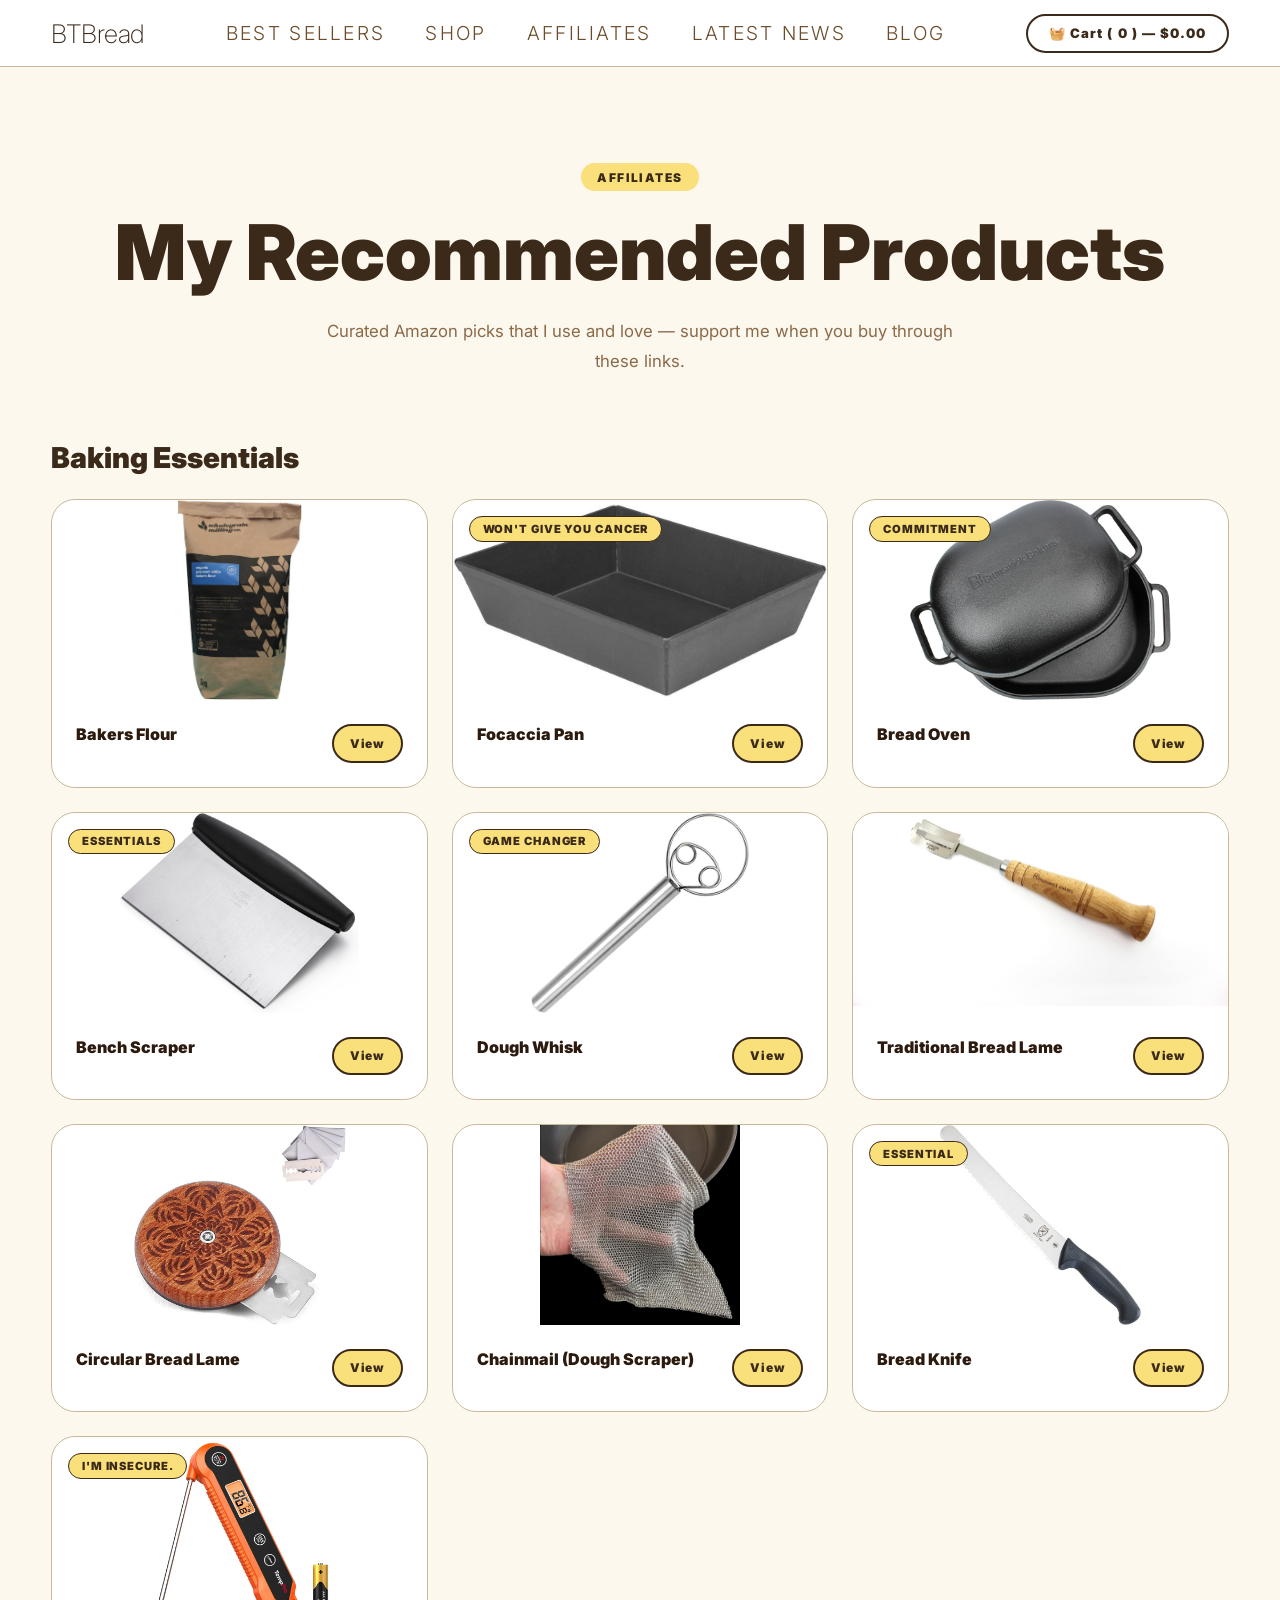
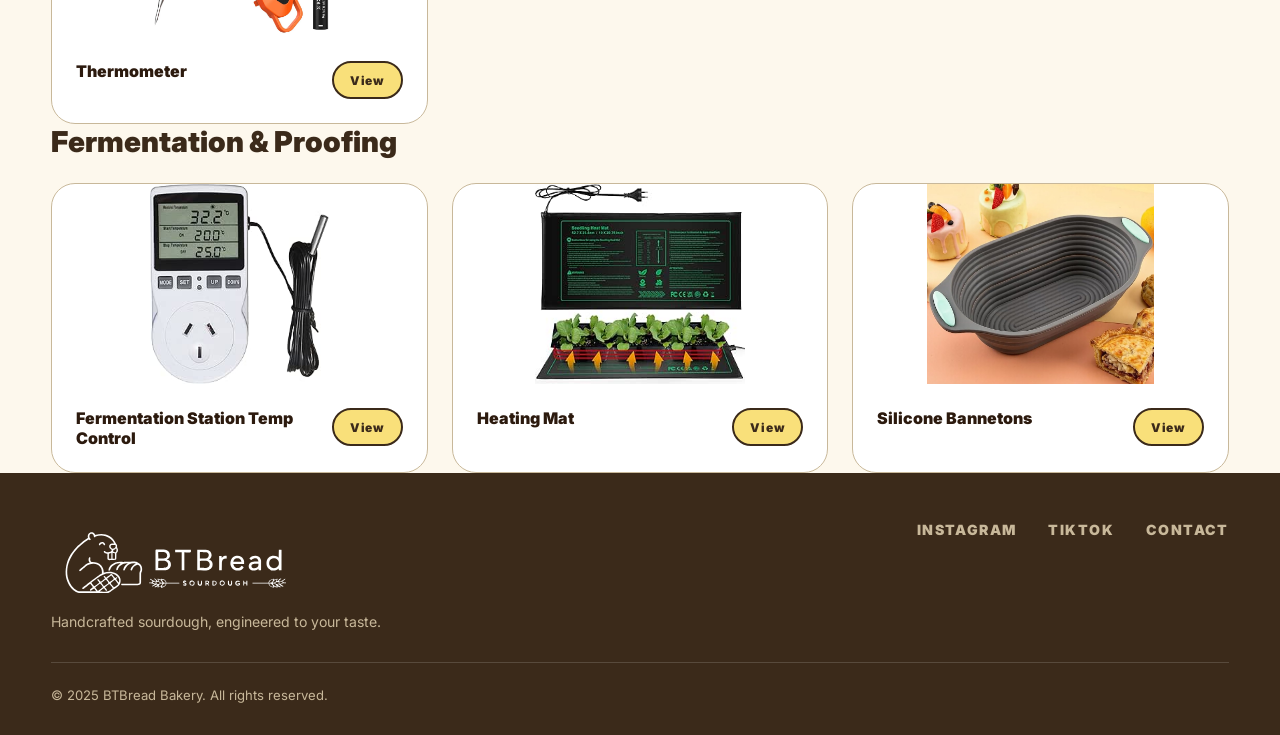
==== affiliates.html @ b91cdfbc "blog" ====
<!DOCTYPE html>
<html lang="en">

<head>
    <meta charset="UTF-8" />
    <meta name="viewport" content="width=device-width, initial-scale=1.0" />
    <title>BTBread Affiliates</title>

    <link rel="preconnect" href="https://fonts.googleapis.com">
    <link rel="preconnect" href="https://fonts.gstatic.com" crossorigin>
    <link href="https://fonts.googleapis.com/css2?family=Inter:wght@300;400;700;900&display=swap" rel="stylesheet">
    <link rel="stylesheet" href="css/shopstyle.css">
</head>

<body>

    <header>
        <div class="container navbar">

            <a href="index.html" style="font-weight:200; font-size:1.6rem; color:var(--brown); letter-spacing:-0.02em;">
                BTBread
            </a>

            <nav class="nav-links">
                <a href="index.html#shop">Best Sellers</a>
                <a href="shop.html">Shop</a>
                <a href="affiliates.html">Affiliates</a>
                <a href="index.html#about">Latest News</a>
                <a href="#about">Blog</a>
            </nav>

            <a href="#" id="open-cart-btn" class="cart-btn">
                <span>🧺 Cart (</span>
                <span id="cart-count">0</span>
                <span>)</span>
                <span>—</span>
                <span id="cart-total">$0.00</span>
            </a>

        </div>
    </header>

    <main>
        <section class="shop-hero container">

            <div class="shop-label">
                AFFILIATES
            </div>

            <h1 class="shop-title">
                My Recommended Products
            </h1>

            <p class="shop-subtitle">
                Curated Amazon picks that I use and love — support me when you buy through these links.
            </p>
        </section>

        <section class="container affiliate-section">
            <h2 class="section-title">Baking Essentials</h2>
            <div class="affiliates-grid" id="baking-grid"></div>
        </section>

        <section class="container affiliate-section">
            <h2 class="section-title">Fermentation & Proofing</h2>
            <div class="affiliates-grid" id="fermentation-grid"></div>
        </section>

    </main>

    <footer>
        <div class="container">
            <div class="footer-top">
                <div class="footer-logo">
                    <img src="assets/BTBreadLogoHorizontal.svg" alt="BTBread Bakery">
                    <div class="footer-tagline">
                        Handcrafted sourdough, engineered to your taste.
                    </div>
                </div>

                <div class="footer-links">
                    <a href="#">Instagram</a>
                    <a href="#">TikTok</a>
                    <a href="#">Contact</a>
                </div>
            </div>

            <div class="footer-bottom">
                <span>© 2025 BTBread Bakery. All rights reserved.</span>
            </div>
        </div>
    </footer>

    <div class="cart-popup" id="cart-popup">
        <div class="cart-panel">
            <h2>Your Cart</h2>
        </div>
    </div>

    <script src="js/products.js"></script>
    <script src="js/cart.js"></script>
    <script src="js/affiliates.js"></script>

    <script>
        Cart.init(PRODUCTS);
    </script>

</body>

</html>
---- css/shopstyle.css ----
:root {
    --cream: #fdf8ed;
    --yellow-light: #fef3c0;
    --yellow: #f9e07a;
    --yellow-dark: #e8c840;
    --brown: #3b2a1a;
    --brown-mid: #6b4c2a;
    --brown-light: #a07850;
    --warm-gray: #c8b89a;
    --text: #2c1a0e;
    --text-muted: #8a6a4a;
}

* {
    margin: 0;
    padding: 0;
    box-sizing: border-box;
}

body {
    font-family: 'Inter', sans-serif;
    background: var(--cream);
    color: var(--text);
    overflow-x: hidden;
    position: relative;
}

/* ✅ GLOBAL WATERMARK (behind everything) */
body::before {
    content: '';

    position: fixed;
    left: -5rem;
    top: 50%;
    transform: translateY(-50%);

    width: 1500px;
    height: 1500px;

    background-image: url('assets/BTBreadLogoNoText.svg');
    background-repeat: no-repeat;
    background-size: contain;
    background-position: center;

    opacity: 0.03;
    filter: blur(0.5px);

    pointer-events: none;
    z-index: 0;
}

a {
    text-decoration: none;
    color: inherit;
}

img {
    display: block;
    max-width: 100%;
}

.container {
    width: min(1500px, 92%);
    margin: 0 auto;
}

/* HEADER */

header {
    position: sticky;
    top: 0;
    z-index: 100;
    background: rgba(255, 255, 255, 0.96);
    backdrop-filter: blur(12px);
    border-bottom: 1.5px solid var(--warm-gray);
}

.navbar {
    display: flex;
    align-items: center;
    justify-content: space-between;
    padding: 0.85rem 0;
}

.nav-links {
    display: flex;
    gap: 2.5rem;
    font-weight: 300;
    letter-spacing: 0.12em;
    text-transform: uppercase;
    font-size: 1.2rem;
    color: var(--brown-mid);
}

.nav-links a:hover {
    color: var(--brown);
}

.cart-btn {
    border: 2px solid var(--brown);
    color: var(--brown);
    padding: 0.6rem 1.3rem;
    border-radius: 999px;
    font-weight: 900;
    font-size: 0.82rem;
    letter-spacing: 0.08em;

    display: inline-flex;
    align-items: center;
    gap: 0.25rem;

    transition:
        transform 0.2s ease,
        background 0.2s ease,
        color 0.2s ease,
        border-color 0.2s ease;
}

.cart-btn:hover {
    background: var(--brown);
    color: var(--cream);
    transform: translateY(-2px);
}


/* HERO */

.shop-hero {
    padding: 6rem 0 4rem;
    text-align: center;
    position: relative;
    overflow: hidden;
    isolation: isolate;
}

.shop-hero>* {
    position: relative;
    z-index: 1;
}

.shop-label {
    display: inline-block;
    background: var(--yellow);
    color: var(--brown);

    padding: 0.4rem 1rem;
    border-radius: 999px;

    font-size: 0.75rem;
    font-weight: 900;
    letter-spacing: 0.12em;
    text-transform: uppercase;

    margin-bottom: 1.5rem;
}

.shop-title {
    font-family: 'Inter', sans-serif;
    font-size: clamp(2.5rem, 6vw, 5rem);
    line-height: 1;
    font-weight: 900;
    color: var(--brown);
}

.shop-title em {
    font-style: italic;
    color: var(--brown-light);
}

.shop-subtitle {
    font-family: 'Inter', sans-serif;
    margin-top: 1.5rem;
    max-width: 650px;
    margin-inline: auto;

    color: var(--text-muted);
    line-height: 1.8;
    font-size: 1.05rem;
}

/* FILTERS */

.filter-bar {
    font-family: 'Inter', sans-serif;
    display: flex;
    justify-content: center;
    align-items: center;
    flex-wrap: wrap;
    gap: 1rem;

    margin-top: 3rem;
}

.filter-btn {
    background: white;
    border: 2px solid var(--warm-gray);

    padding: 0.7rem 1.2rem;
    border-radius: 999px;

    font-family: 'Inter', sans-serif;
    font-size: 0.82rem;
    font-weight: 800;
    letter-spacing: 0.06em;
    text-transform: uppercase;

    cursor: pointer;

    transition: 0.2s ease;
}

.filter-btn:hover,
.filter-btn.active {
    background: var(--brown);
    color: var(--cream);
    border-color: var(--brown);
}

.sort-wrapper {
    display: flex;
    align-items: center;
    gap: 0.5rem;
}

.sort-label {
    font-family: 'Inter', sans-serif;
    font-size: 0.82rem;
    font-weight: 800;
    letter-spacing: 0.06em;
    text-transform: uppercase;
    color: var(--brown-mid);
}

.sort-select {
    border: 2px solid var(--warm-gray);
    border-radius: 999px;
    padding: 0.65rem 1rem;
    background: white;
    color: var(--brown);
    font-family: 'Inter', sans-serif;
    font-weight: 700;
    cursor: pointer;
    outline: none;
    transition: border-color 0.2s ease;
}

.sort-select:hover,
.sort-select:focus {
    border-color: var(--brown);
}

/* PRODUCTS */

.products-section {
    padding-bottom: 6rem;
}

.products-grid {
    display: grid;
    grid-template-columns: repeat(auto-fit, minmax(320px, 1fr));
    gap: 2.5rem;
    /* more space between cards */
    margin-top: 4rem;
}

.product-card {
    background: white;
    border: 1px solid var(--warm-gray);
    border-radius: 1.5rem;
    overflow: hidden;
    position: relative;

    width: 100%;
    /* remove fixed 400px */
    max-width: 400px;
    /* keeps nice sizing */

    transition:
        transform 0.25s ease,
        box-shadow 0.25s ease,
        border-color 0.25s ease;
}

.product-info {
    padding: 1.5rem;

    display: flex;
    justify-content: space-between;
    align-items: flex-start;
    /* aligns button with text top */
    gap: 1rem;
}

.product-name {
    font-family: 'Inter', sans-serif;
    flex: 1;
    min-width: 0;
    font-weight: 900;
}

.product-image {
    position: relative;
    width: 100%;
    aspect-ratio: 1 / 1;
    overflow: hidden;
    background: #f5f5f5;
}

.affiliate-image img {
    width: 100%;
    height: 200px;
    object-fit: contain;
}

.product-image img {
    position: absolute;
    inset: 0;

    width: 100%;
    height: 100%;

    object-fit: cover;
    display: block;
}

.product-price {
    font-size: 0.95rem;
    color: var(--brown-light);
    margin-top: 0.25rem;
}

.product-badge {
    position: absolute;
    top: 1rem;
    left: 1rem;
    background: var(--yellow);
    color: var(--brown);
    padding: 0.3rem 0.8rem;
    border-radius: 999px;
    border: 1.5px solid var(--brown);
    font-size: 0.7rem;
    font-weight: 900;
    letter-spacing: 0.08em;
    text-transform: uppercase;
    z-index: 2;
}

.product-popup {
    position: absolute;
    left: 1rem;
    right: 1rem;
    top: 1rem;
    bottom: auto;

    background: rgba(59, 42, 26, 0.96);
    color: var(--cream);

    padding: 0.9rem 1rem;
    border-radius: 1rem;

    font-size: 0.9rem;
    line-height: 1.45;

    opacity: 0;
    transform: translateY(10px);
    pointer-events: none;
    transition: 0.25s ease;
    z-index: 50;
}

.product-card:hover .product-popup {
    opacity: 1;
    transform: translateY(0);
}

.add-btn {
    background: var(--yellow);
    color: var(--brown);

    border: 2px solid var(--brown);

    padding: 0.6rem 1rem;
    border-radius: 999px;

    font-size: 0.75rem;
    font-weight: 900;
    letter-spacing: 0.06em;

    cursor: pointer;

    transition: 0.2s ease;

    flex-shrink: 0;
    /* prevents squishing/overflow */
    align-self: flex-start;
}


.affiliate-btn {
    background: var(--yellow);
    color: var(--brown);

    border: 2px solid var(--brown);

    padding: 0.6rem 1rem;
    border-radius: 999px;

    font-size: 0.75rem;
    font-weight: 900;
    letter-spacing: 0.06em;

    cursor: pointer;

    transition: 0.2s ease;

    flex-shrink: 0;
    /* prevents squishing/overflow */
    align-self: flex-start;
}

.btn-primary,
.btn-secondary,
.affiliate-btn {
    transition:
        transform 0.2s ease,
        background 0.2s ease,
        color 0.2s ease,
        border-color 0.2s ease;
}

.btn-primary {
    background: var(--brown);
    color: var(--cream);
    padding: 1rem 2rem;
    border-radius: 999px;
    font-weight: 900;
    font-size: 0.9rem;
    letter-spacing: 0.06em;
    border: 2px solid var(--brown);
}

.btn-primary:hover {
    background: var(--brown-mid);
    border-color: var(--brown-mid);
    transform: translateY(-2px);
}

.btn-secondary {
    color: var(--brown);
    padding: 1rem 2rem;
    border-radius: 999px;
    font-weight: 900;
    font-size: 0.9rem;
    letter-spacing: 0.06em;
    border: 2px solid var(--warm-gray);
}

.btn-secondary:hover {
    border-color: var(--brown);
    transform: translateY(-2px);
}

.section-title {
    font-size: 1.8rem;
    font-weight: 900;
    color: var(--brown);
    margin-bottom: 1.5rem;
}

/* ── FOOTER ── */

footer {
    background: var(--brown);
    color: var(--cream);
    padding: 3rem 0 2rem;
}

.footer-top {
    display: flex;
    justify-content: space-between;
    align-items: flex-start;
    flex-wrap: wrap;
    gap: 2rem;
    padding-bottom: 2rem;
    border-bottom: 1px solid rgba(255, 255, 255, 0.15);
}

.footer-logo img {
    height: 80px;
    width: auto;
    border-radius: 0.75rem;
    padding: 0.4rem 0.6rem;
    filter: brightness(0) invert(1);
}

.footer-tagline {
    margin-top: 0.75rem;
    color: var(--warm-gray);
    font-size: 0.88rem;
}

.footer-links {
    display: flex;
    gap: 2rem;
    color: var(--warm-gray);
    font-size: 0.88rem;
    font-weight: 900;
    letter-spacing: 0.1em;
    text-transform: uppercase;
    align-items: center;
}

.footer-links a:hover {
    color: var(--yellow);
}

.footer-bottom {
    display: flex;
    justify-content: space-between;
    align-items: center;
    flex-wrap: wrap;
    gap: 1rem;
    padding-top: 1.5rem;
    color: var(--warm-gray);
    font-size: 0.82rem;
}

/* RESPONSIVE */

@media (max-width: 1000px) {

    .products-grid {
        grid-template-columns: repeat(2, 1fr);
    }

}

@media (max-width: 700px) {

    .products-grid {
        grid-template-columns: 1fr;
    }

    .nav-links {
        display: none;
    }

}

.affiliates-grid {
    display: grid;
    grid-template-columns: repeat(auto-fit, minmax(280px, 1fr));
    gap: 1.5rem;
}

.cart-popup {
    position: fixed;
    inset: 0;

    background: rgba(0, 0, 0, 0.4);

    display: flex;
    justify-content: flex-end;

    opacity: 0;
    pointer-events: none;

    transition: 0.25s ease;

    z-index: 9999;
}

.cart-popup.active {
    opacity: 1;
    pointer-events: auto;
}

.cart-panel {
    width: 420px;
    max-width: 100%;

    height: 100%;

    background: var(--cream);

    padding: 2rem;

    display: flex;
    flex-direction: column;

    transform: translateX(100%);
    transition: 0.25s ease;
}

.cart-popup.active .cart-panel {
    transform: translateX(0);
}

.cart-header {
    display: flex;
    justify-content: space-between;
    align-items: center;

    padding-bottom: 1rem;
    border-bottom: 1px solid var(--warm-gray);
}

.close-cart {
    border: none;
    background: none;
    font-size: 1.5rem;
    cursor: pointer;
}

.cart-items {
    flex: 1;
    overflow-y: auto;

    padding: 1.5rem 0;

    display: flex;
    flex-direction: column;
    gap: 1rem;
}

.cart-item {
    background: white;

    border: 1px solid var(--warm-gray);
    border-radius: 1rem;

    padding: 1rem;

    display: flex;
    justify-content: space-between;
    align-items: center;
}

.cart-item-name {
    font-weight: 700;
}

.cart-item-price {
    color: var(--brown-light);
}

.cart-footer {
    border-top: 1px solid var(--warm-gray);

    padding-top: 1rem;
}

.cart-total-line {
    display: flex;
    justify-content: space-between;

    margin-bottom: 1rem;

    font-weight: 800;
    font-size: 1.1rem;
}

/* Add this inside the <style> block in shop.html */
.qty-btn {
    background: var(--yellow);
    color: var(--brown);
    border: 2px solid var(--brown);
    border-radius: 999px;
    width: 2rem;
    height: 2rem;
    font-size: 1.1rem;
    font-weight: 900;
    cursor: pointer;
    display: flex;
    align-items: center;
    justify-content: center;
    transition: 0.2s ease;
    flex-shrink: 0;
}

.qty-btn:hover {
    background: var(--brown);
    color: var(--cream);
}

.btn-primary {
    background: var(--brown);
    color: var(--cream);

    border: 2px solid var(--brown);

    padding: 1rem 2rem;
    border-radius: 999px;

    font-weight: 900;
    font-size: 0.9rem;
    letter-spacing: 0.06em;

    cursor: pointer;

    transition: 0.2s ease;
}

.btn-primary:hover {
    background: var(--brown-mid);
    transform: translateY(-2px);
}
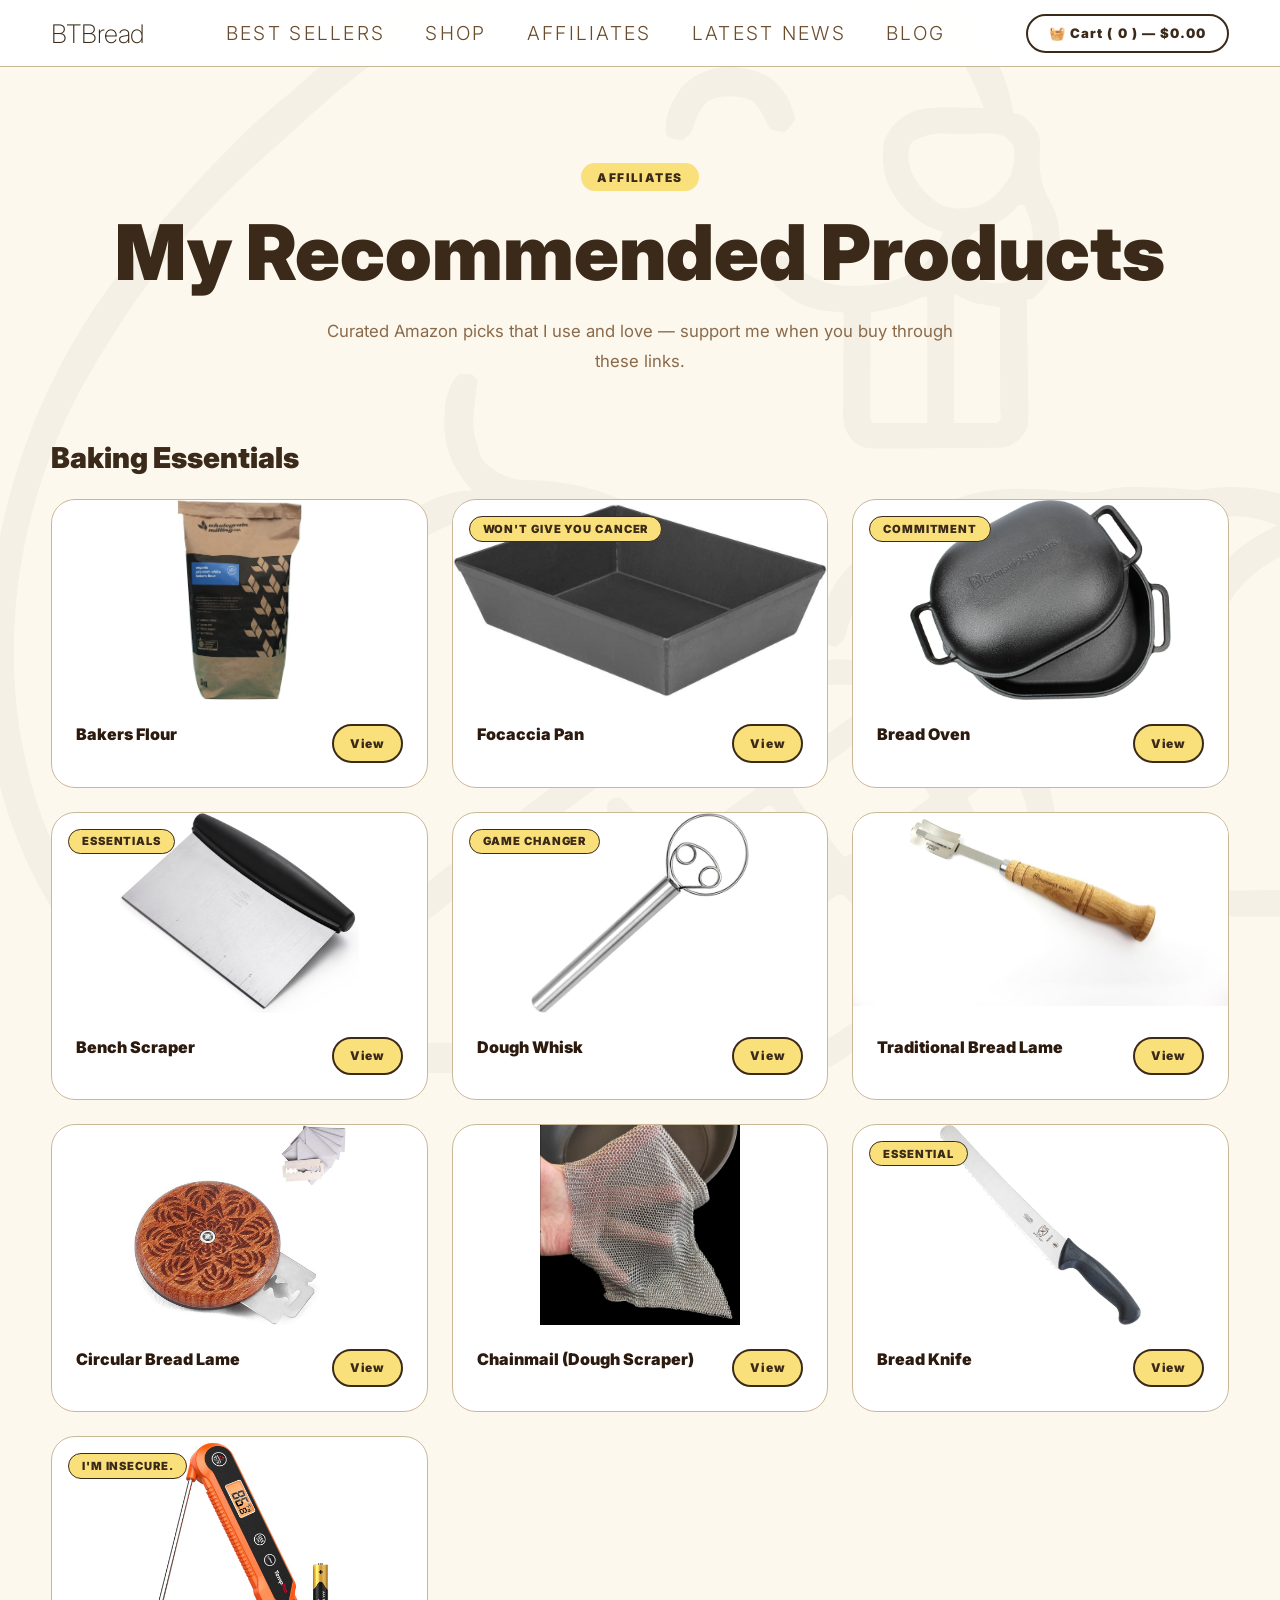
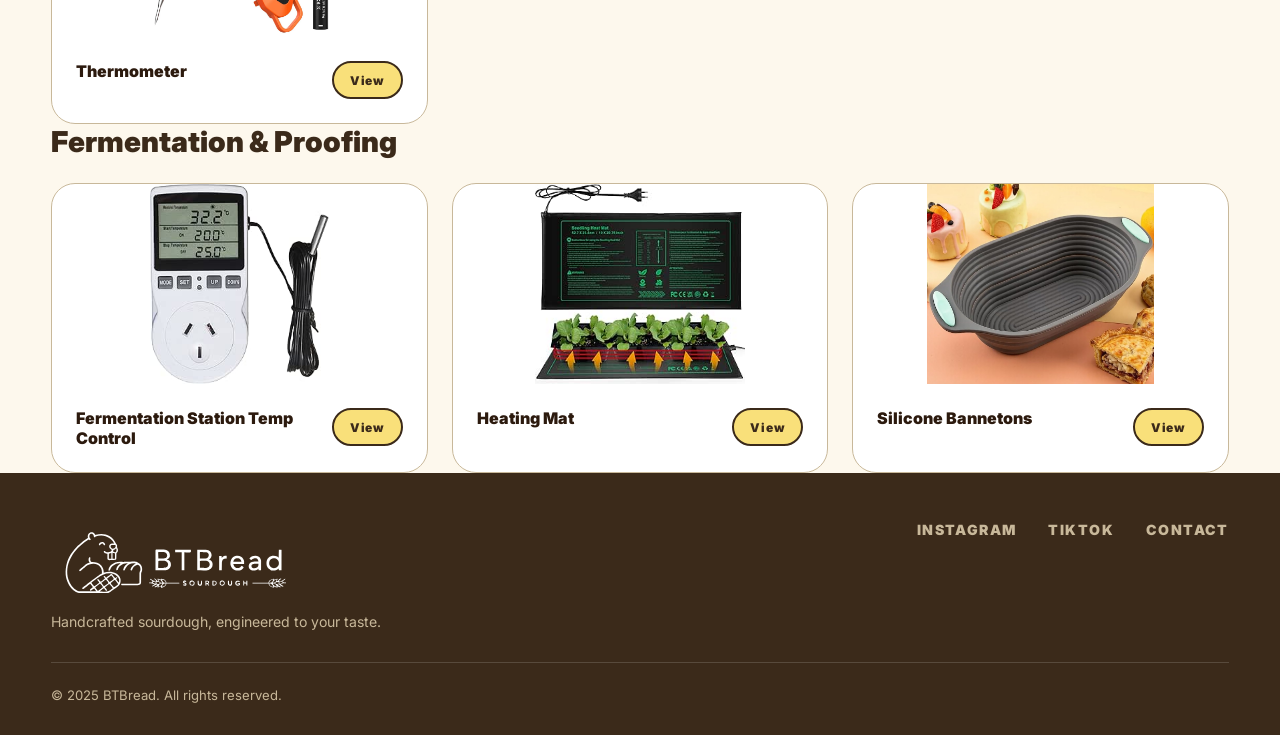
==== commit 33983052: "sdadsa" ====
--- a/affiliates.html
+++ b/affiliates.html
@@ -26,7 +26,7 @@
                 <a href="shop.html">Shop</a>
                 <a href="affiliates.html">Affiliates</a>
                 <a href="index.html#about">Latest News</a>
-                <a href="#about">Blog</a>
+                <a href="blog_HomePage.html">Blog</a>
             </nav>
 
             <a href="#" id="open-cart-btn" class="cart-btn">
@@ -39,6 +39,7 @@
 
         </div>
     </header>
+
 
     <main>
         <section class="shop-hero container">
@@ -79,14 +80,14 @@
                 </div>
 
                 <div class="footer-links">
-                    <a href="#">Instagram</a>
-                    <a href="#">TikTok</a>
-                    <a href="#">Contact</a>
+                    <a href="https://www.instagram.com/btbread/">Instagram</a>
+                    <a href="https://www.tiktok.com/@btbreadofficial">TikTok</a>
+                    <a href="mailto:btbread@hotmail.com">Contact</a>
                 </div>
             </div>
 
             <div class="footer-bottom">
-                <span>© 2025 BTBread Bakery. All rights reserved.</span>
+                <span>© 2025 BTBread. All rights reserved.</span>
             </div>
         </div>
     </footer>
--- a/css/shopstyle.css
+++ b/css/shopstyle.css
@@ -37,7 +37,7 @@
     width: 1500px;
     height: 1500px;
 
-    background-image: url('assets/BTBreadLogoNoText.svg');
+    background-image: url('../assets/BTBreadLogoNoText.svg');
     background-repeat: no-repeat;
     background-size: contain;
     background-position: center;
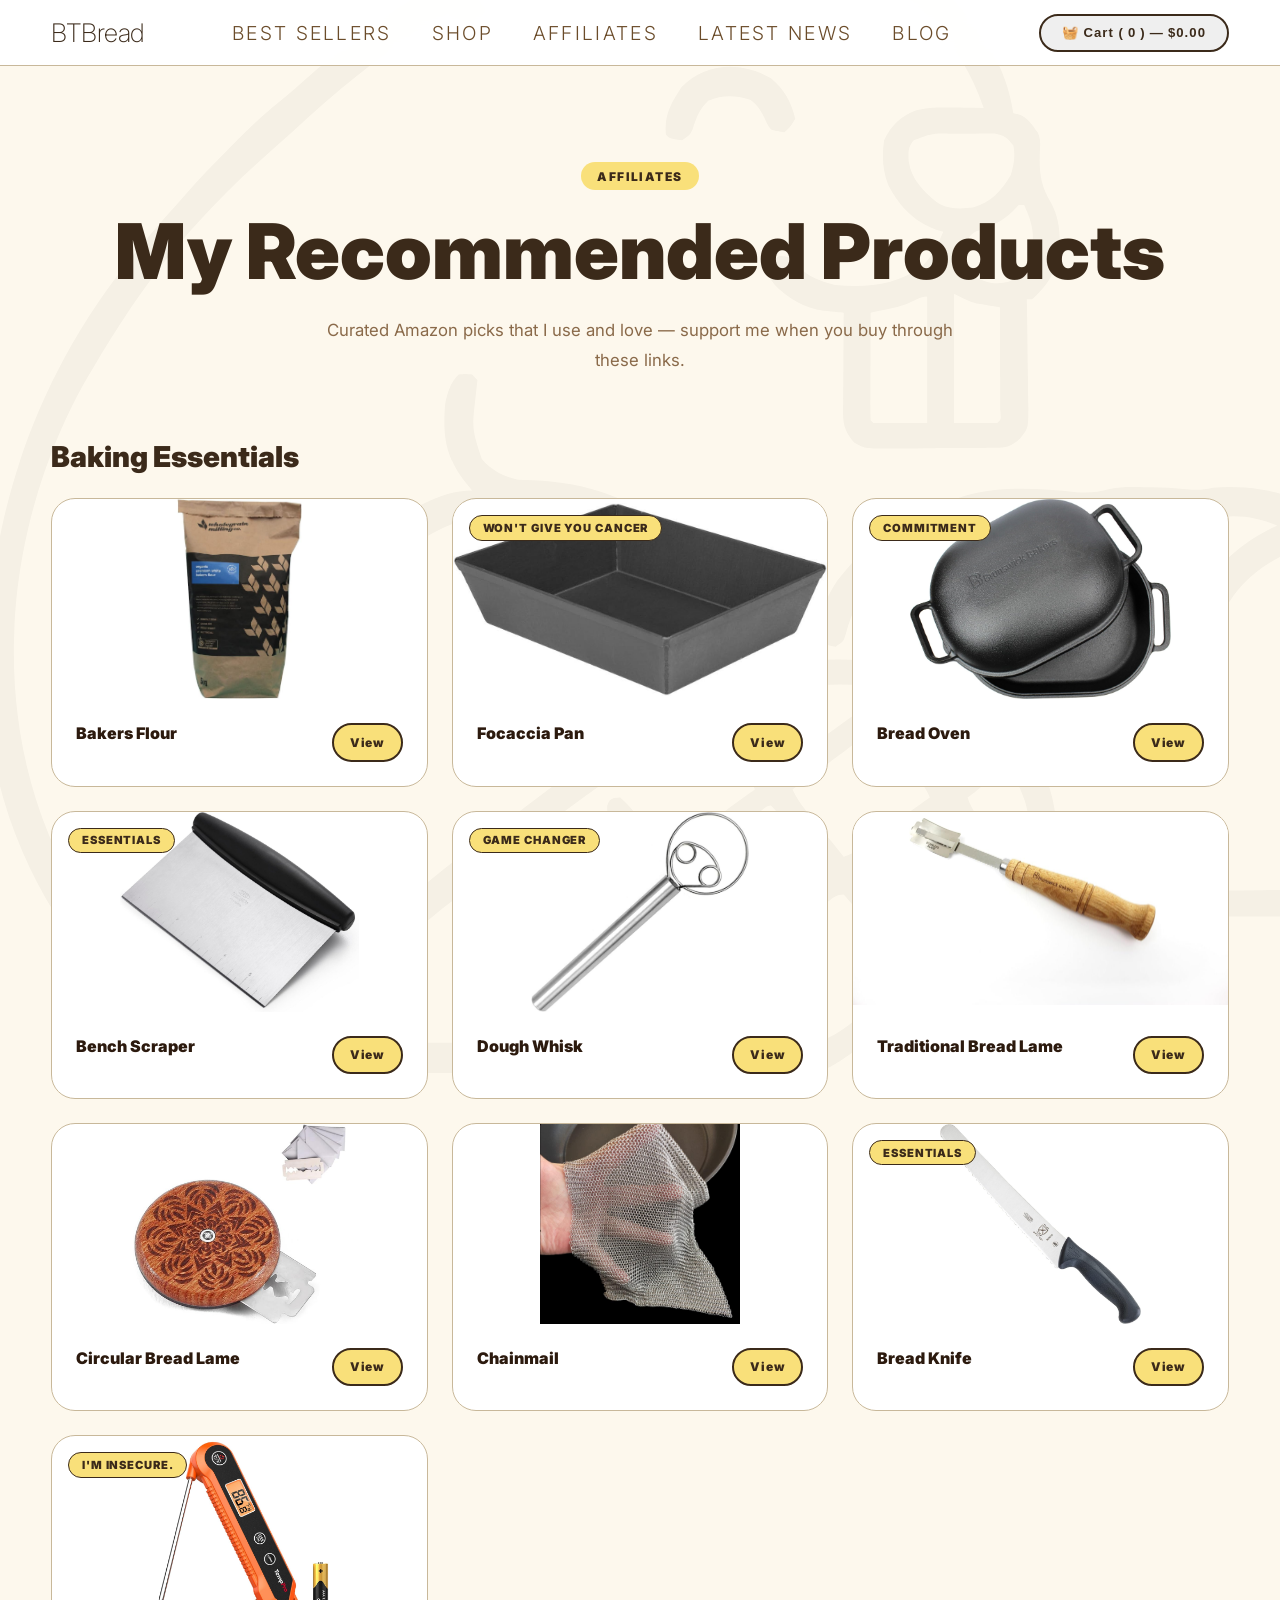
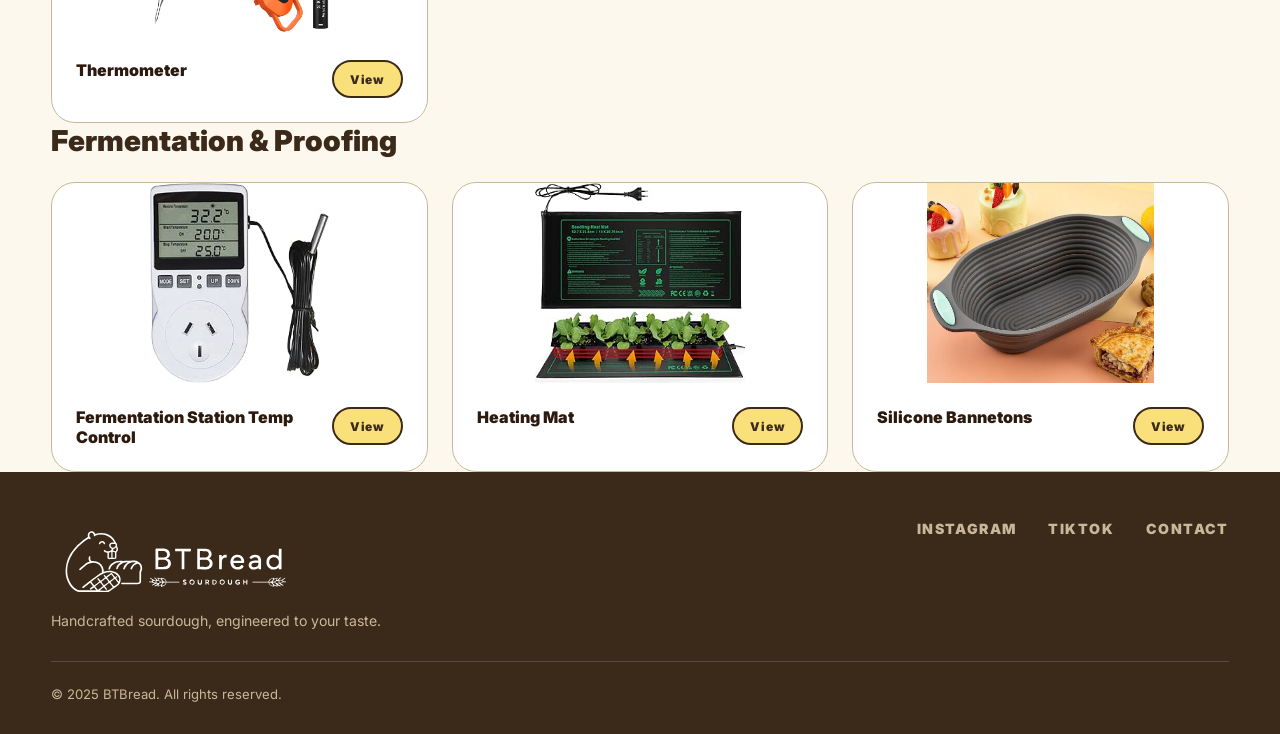
==== commit 1827715f: "stripe" ====
--- a/affiliates.html
+++ b/affiliates.html
@@ -29,13 +29,13 @@
                 <a href="blog_HomePage.html">Blog</a>
             </nav>
 
-            <a href="#" id="open-cart-btn" class="cart-btn">
+            <button id="open-cart-btn" class="cart-btn">
                 <span>🧺 Cart (</span>
                 <span id="cart-count">0</span>
                 <span>)</span>
                 <span>—</span>
                 <span id="cart-total">$0.00</span>
-            </a>
+            </button>
 
         </div>
     </header>
@@ -93,9 +93,36 @@
     </footer>
 
     <div class="cart-popup" id="cart-popup">
+
         <div class="cart-panel">
-            <h2>Your Cart</h2>
+
+            <div class="cart-header">
+                <h2>Your Cart</h2>
+
+                <button class="close-cart" id="close-cart-btn">
+                    ✕
+                </button>
+            </div>
+
+            <div class="cart-items" id="cart-items">
+                <!-- JS inserts items here -->
+            </div>
+
+            <div class="cart-footer">
+
+                <div class="cart-total-line">
+                    Total:
+                    <span id="popup-cart-total">$0.00</span>
+                </div>
+
+                <button class="btn-primary" onclick="Cart.checkout()">
+                    Checkout
+                </button>
+
+            </div>
+
         </div>
+
     </div>
 
     <script src="js/products.js"></script>
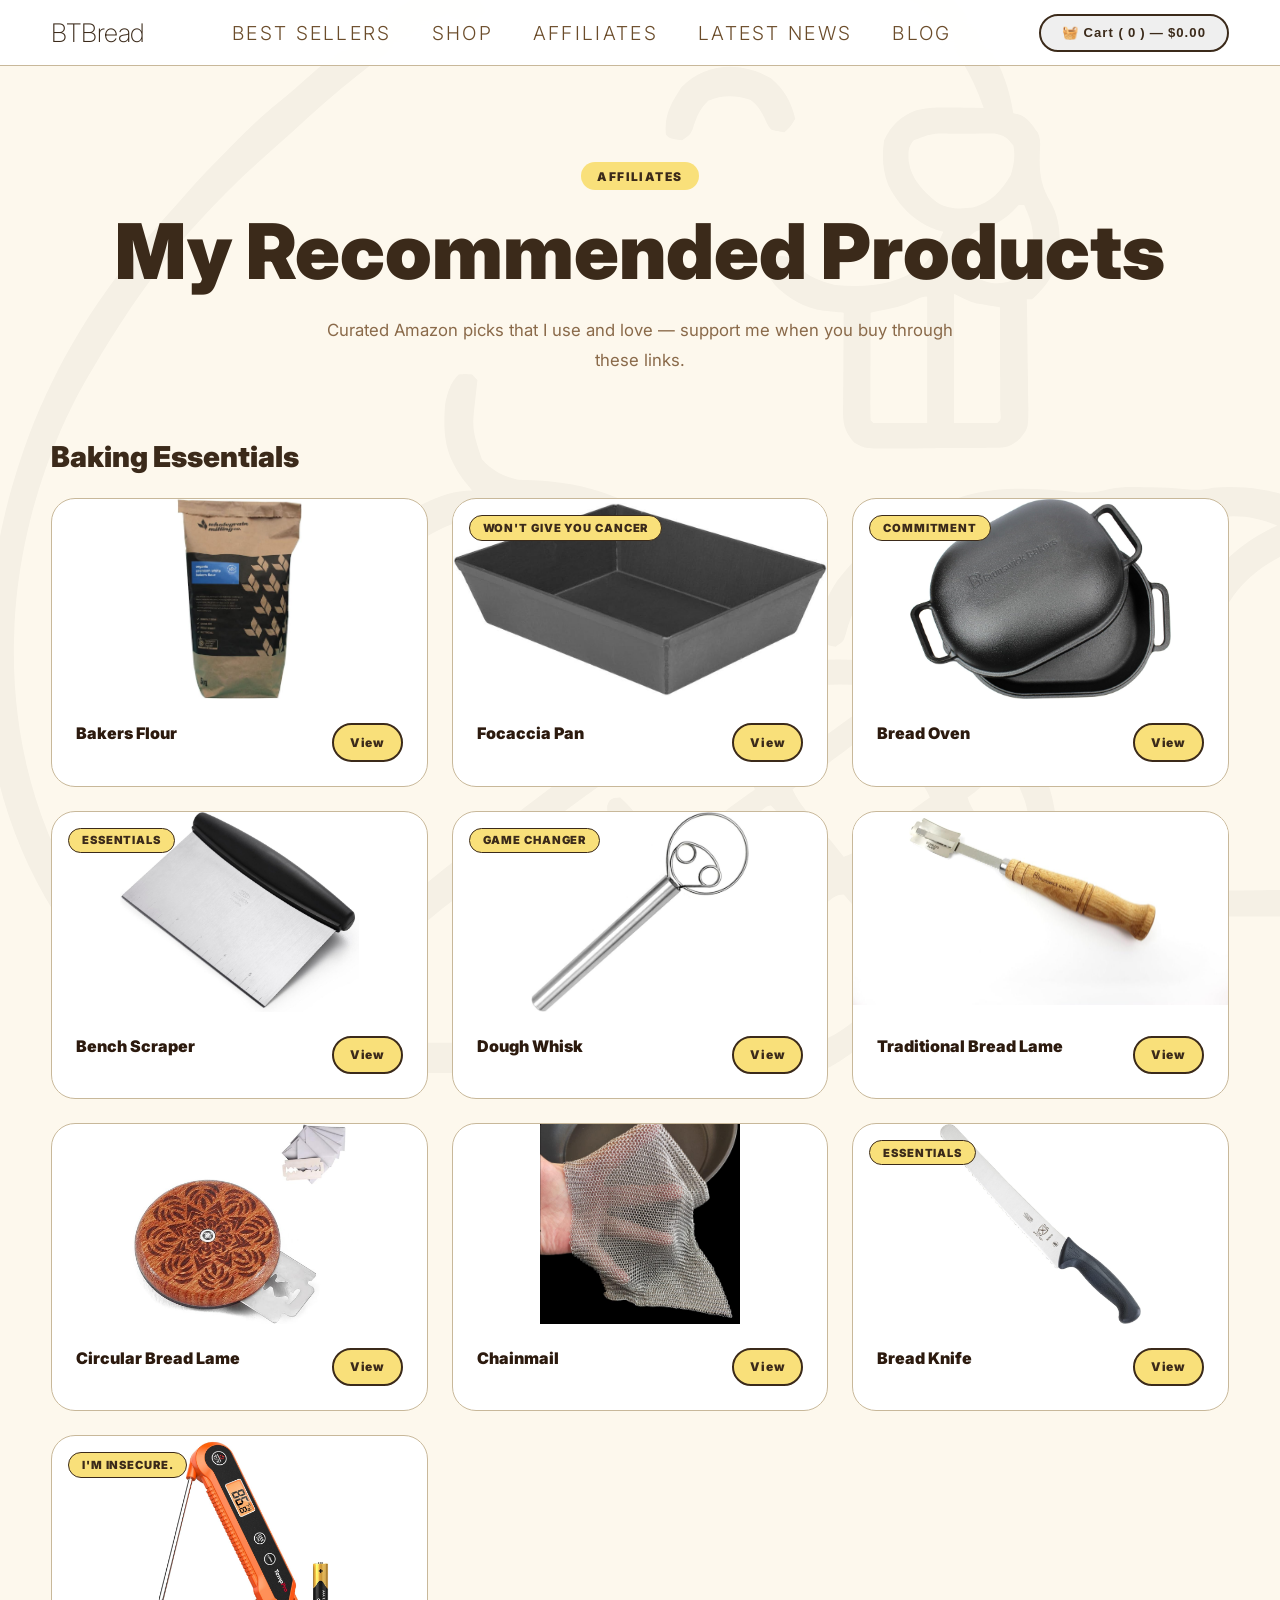
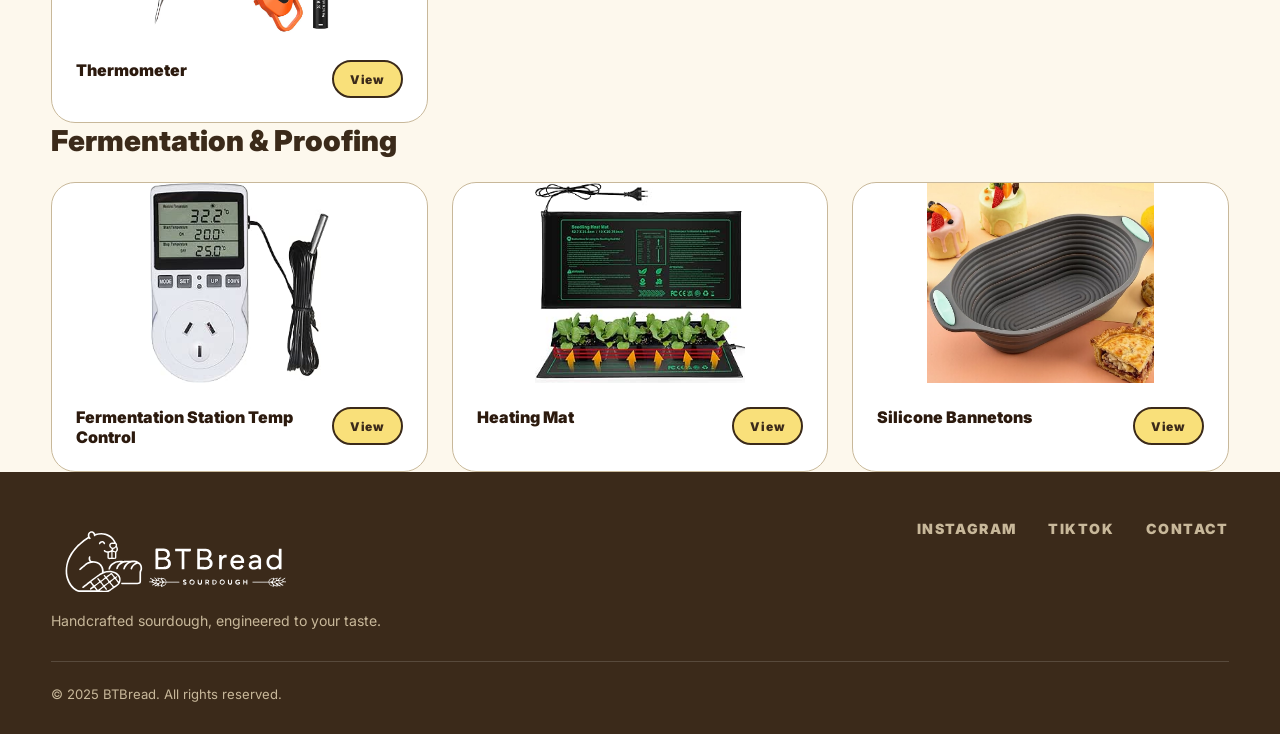
==== commit 7dbd39df: "sadaas" ====
--- a/affiliates.html
+++ b/affiliates.html
@@ -115,7 +115,7 @@
                     <span id="popup-cart-total">$0.00</span>
                 </div>
 
-                <button class="btn-primary" onclick="Cart.checkout()">
+                <button class="btn-primary" id="checkout-btn" onclick="Cart.checkout()">
                     Checkout
                 </button>
 
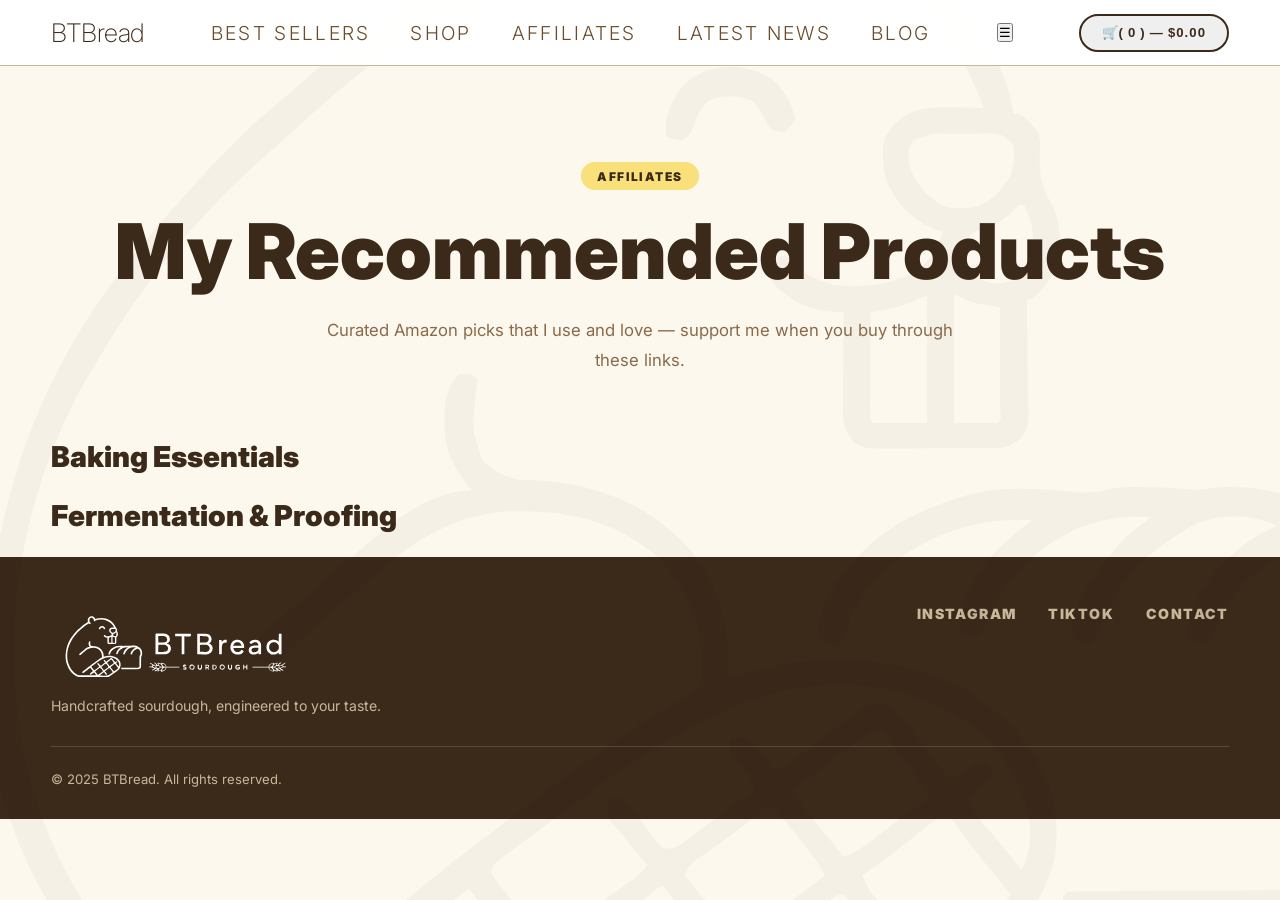
==== commit 00f9c553: "mobile rollout" ====
--- a/affiliates.html
+++ b/affiliates.html
@@ -28,9 +28,12 @@
                 <a href="index.html#about">Latest News</a>
                 <a href="blog_HomePage.html">Blog</a>
             </nav>
+            <button class="nav-toggle" id="nav-toggle">
+                ☰
+            </button>
 
             <button id="open-cart-btn" class="cart-btn">
-                <span>🧺 Cart (</span>
+                <span>🛒(</span>
                 <span id="cart-count">0</span>
                 <span>)</span>
                 <span>—</span>
@@ -92,6 +95,8 @@
         </div>
     </footer>
 
+    </main>
+
     <div class="cart-popup" id="cart-popup">
 
         <div class="cart-panel">
@@ -125,14 +130,20 @@
 
     </div>
 
-    <script src="js/products.js"></script>
-    <script src="js/cart.js"></script>
-    <script src="js/affiliates.js"></script>
+</body>
+<script src="js/products.js"></script>
+<script src="js/cart.js"></script>
+<script src="js/shop.js"></script>
+<script>
+    Cart.init(PRODUCTS);
+</script>
+<script>
+    const navToggle = document.getElementById("nav-toggle");
+    const navLinks = document.querySelector(".nav-links");
 
-    <script>
-        Cart.init(PRODUCTS);
-    </script>
-
-</body>
+    navToggle.addEventListener("click", () => {
+        navLinks.classList.toggle("active");
+    });
+</script>
 
 </html>
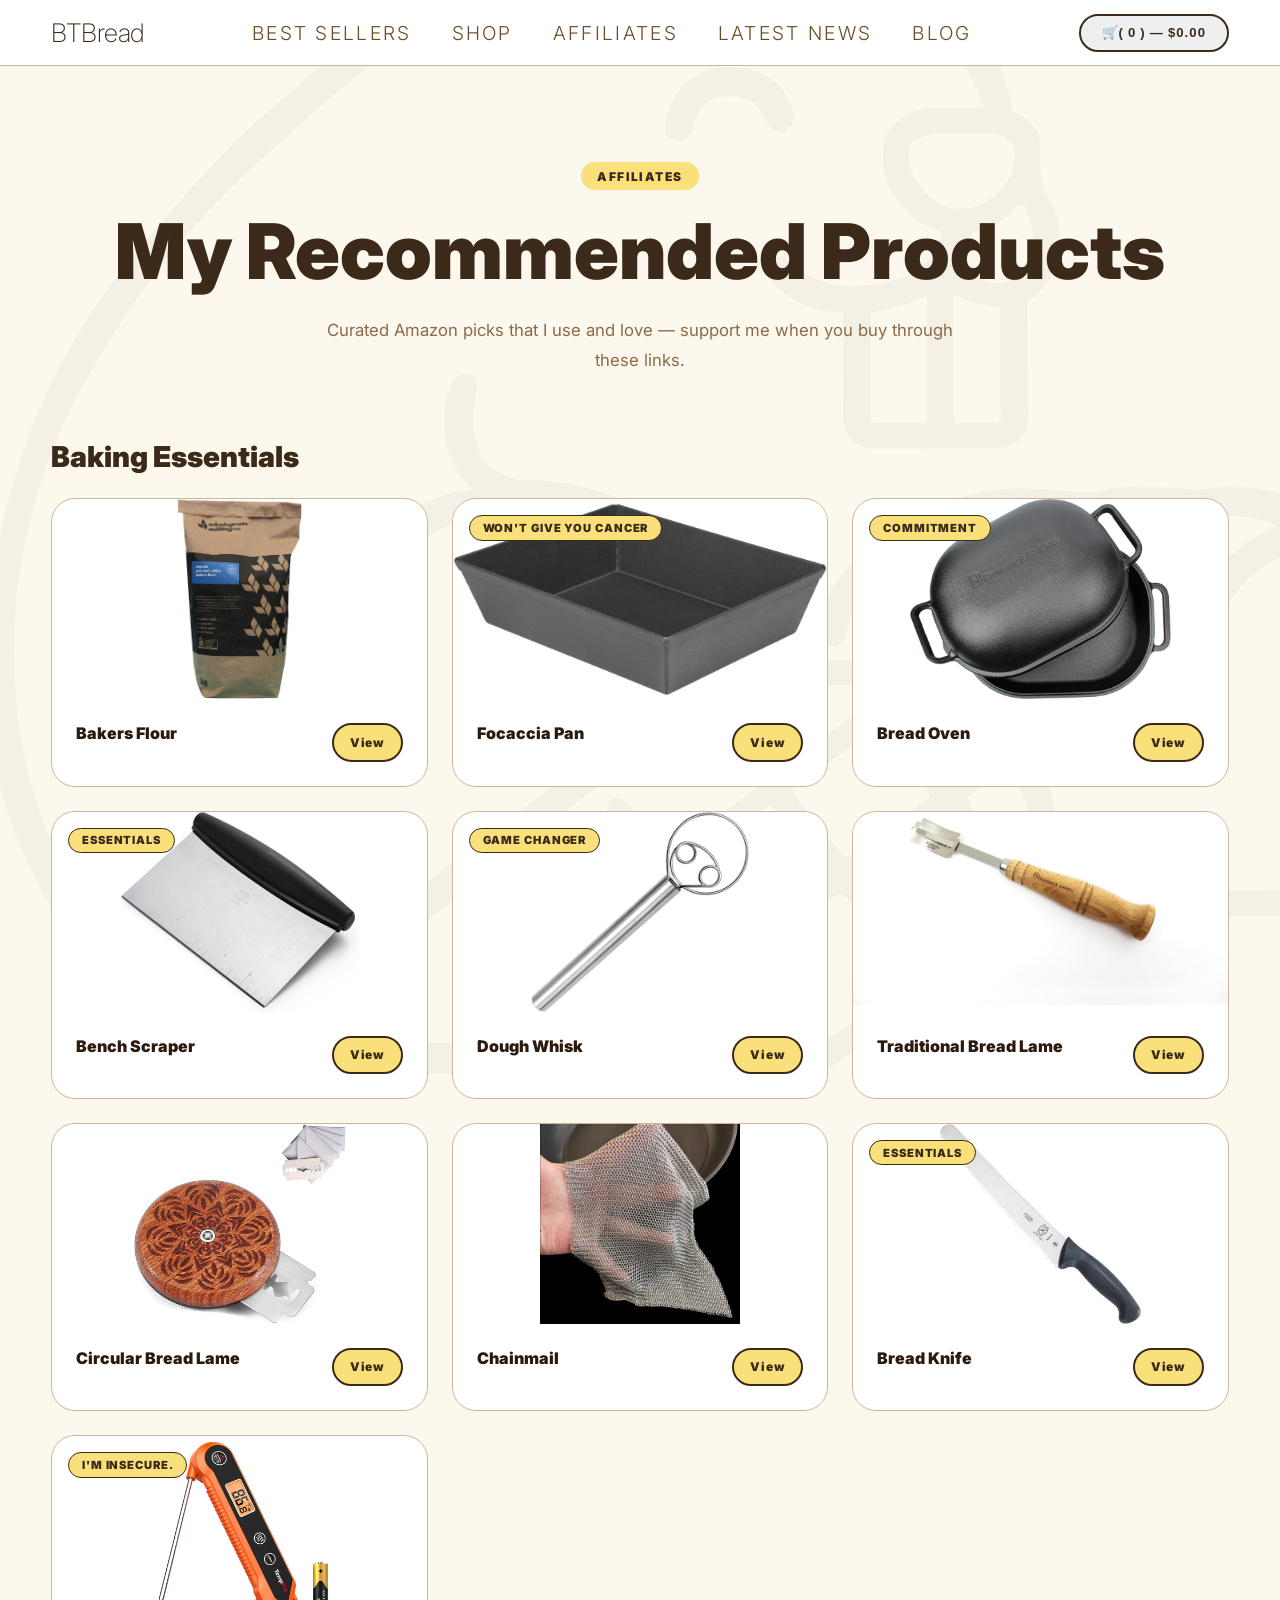
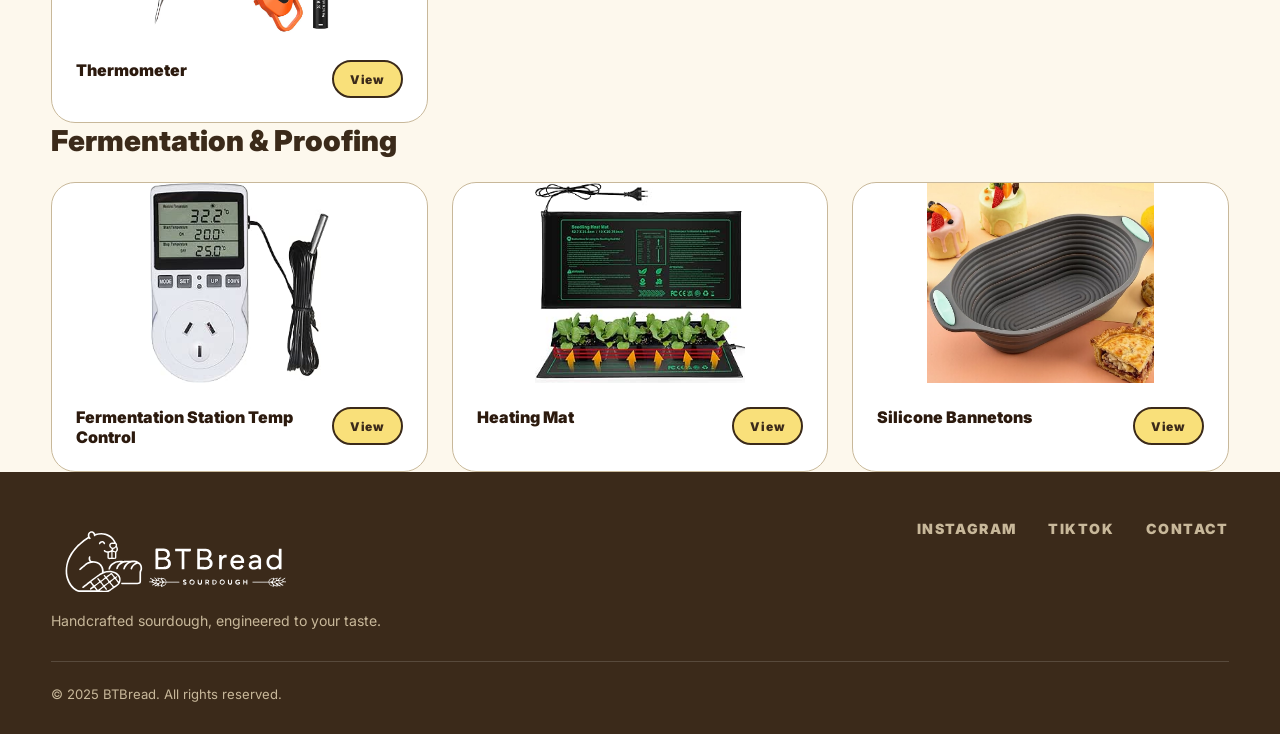
==== commit 84408374: "fix" ====
--- a/affiliates.html
+++ b/affiliates.html
@@ -134,6 +134,7 @@
 <script src="js/products.js"></script>
 <script src="js/cart.js"></script>
 <script src="js/shop.js"></script>
+<script src="js/affiliates.js"></script>
 <script>
     Cart.init(PRODUCTS);
 </script>
--- a/css/shopstyle.css
+++ b/css/shopstyle.css
@@ -92,8 +92,53 @@
     color: var(--brown-mid);
 }
 
+.nav-links.active {
+    display: flex;
+}
+
 .nav-links a:hover {
     color: var(--brown);
+}
+
+.nav-toggle {
+    display: none;
+    background: none;
+    border: none;
+    font-size: 1.8rem;
+    color: var(--brown);
+    cursor: pointer;
+}
+
+@media (max-width: 900px) {
+
+    .nav-links {
+        display: none;
+
+        position: absolute;
+        top: 100%;
+        left: 0;
+        right: 0;
+
+        flex-direction: column;
+        gap: 1rem;
+
+        background: white;
+        padding: 1.5rem;
+
+        border-bottom: 1.5px solid var(--warm-gray);
+    }
+
+    .nav-links.active {
+        display: flex;
+    }
+
+    .nav-toggle {
+        display: block;
+    }
+
+    .navbar {
+        gap: 1rem;
+    }
 }
 
 .cart-btn {
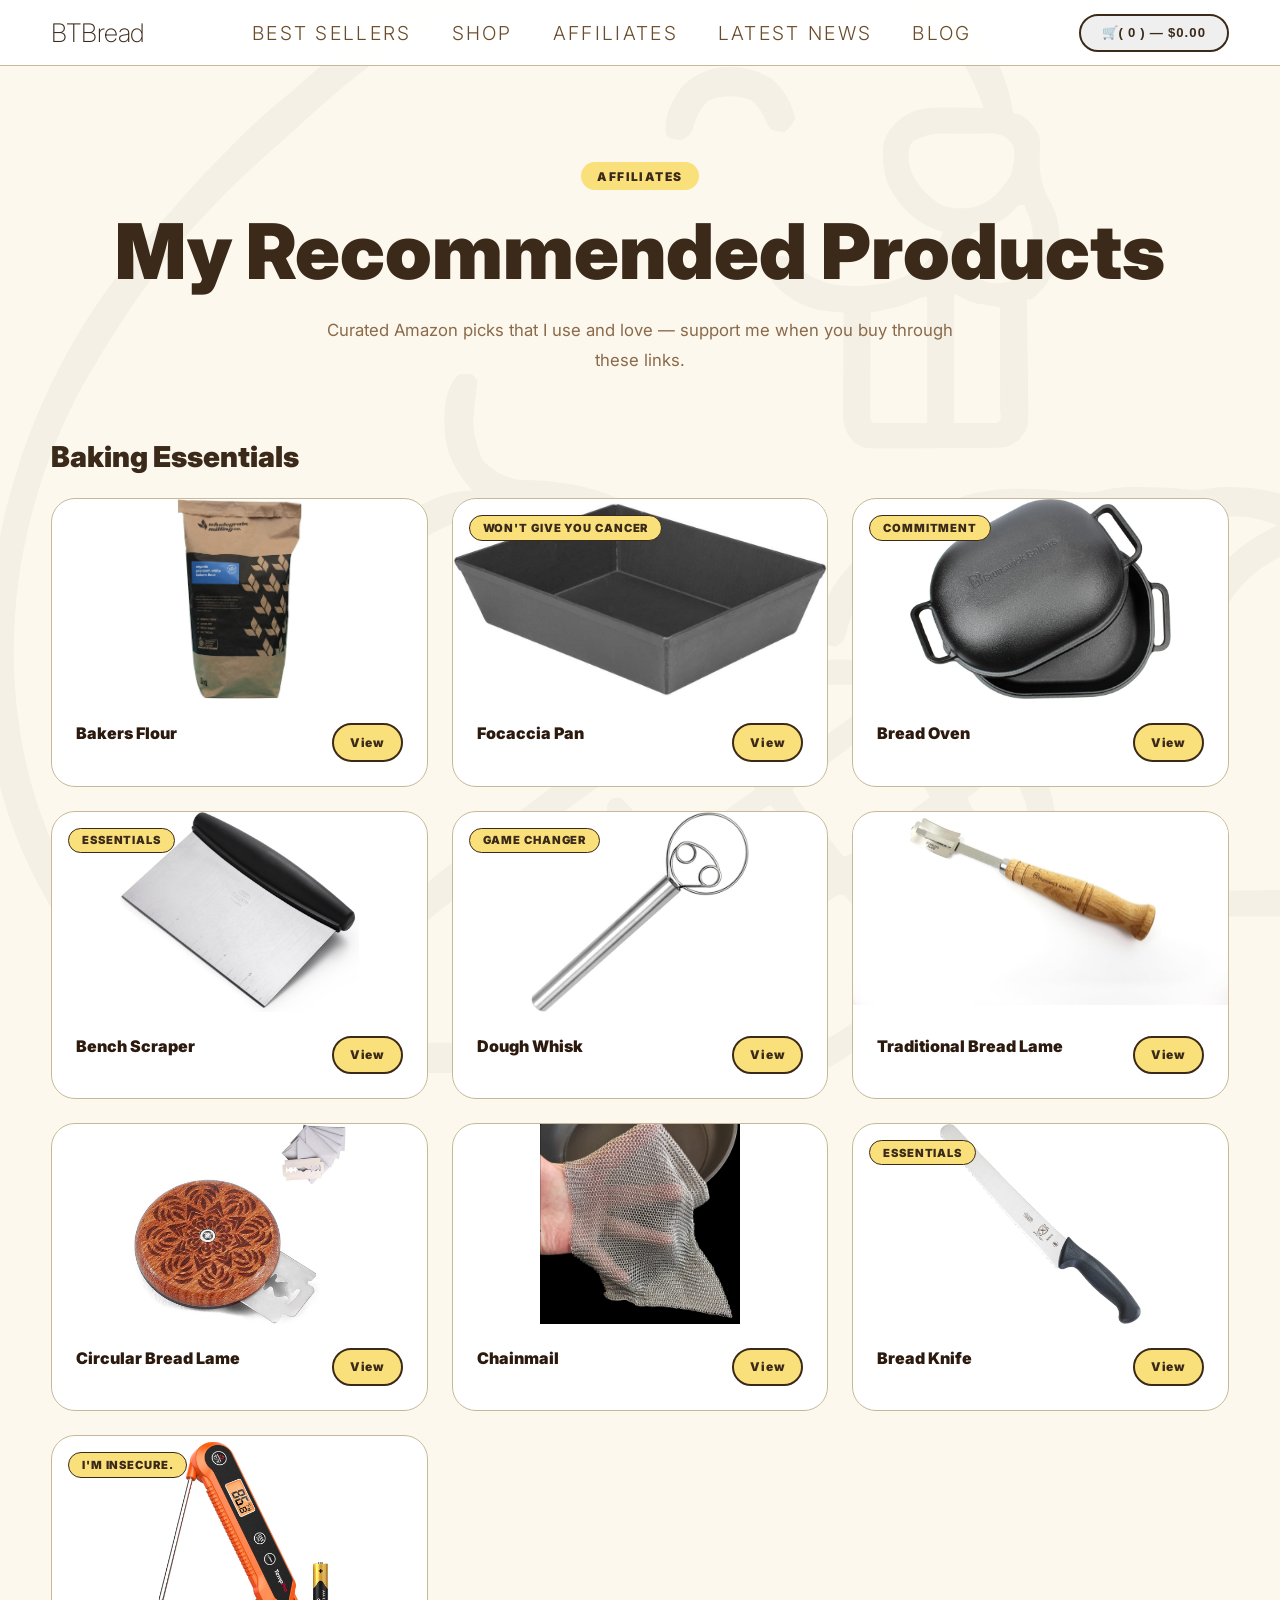
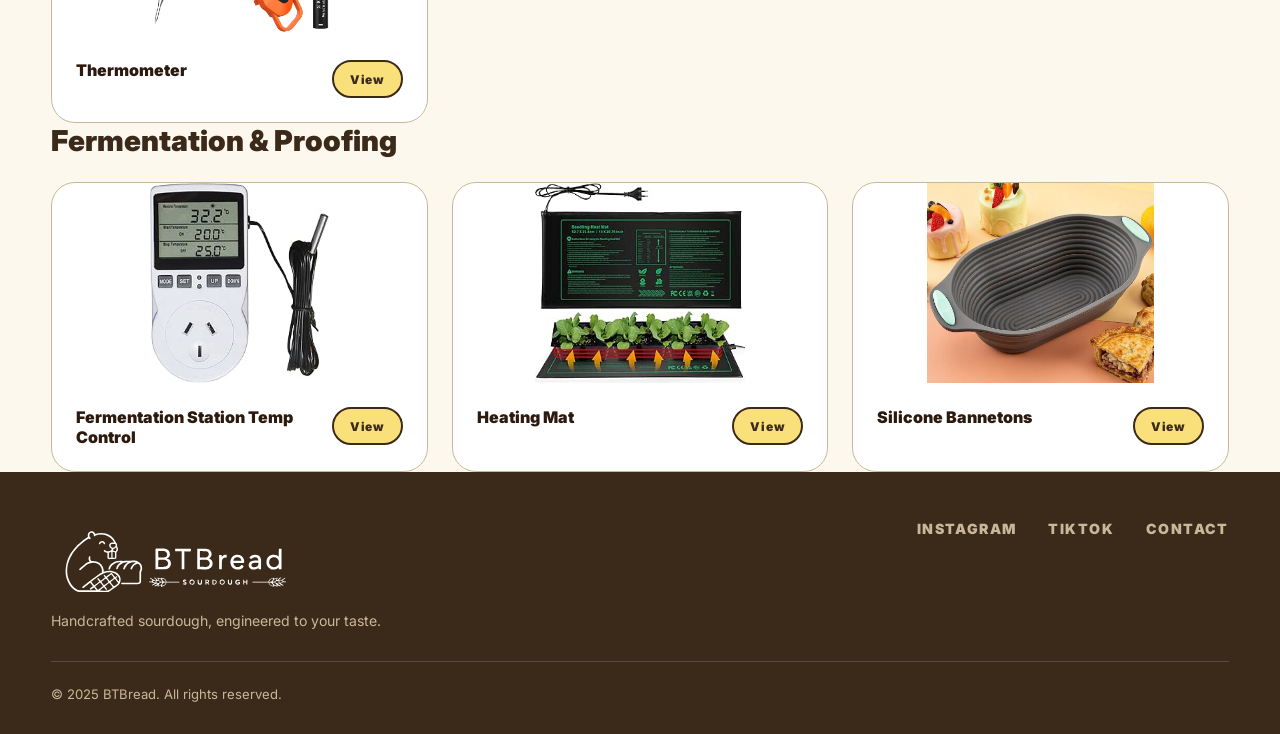
==== commit 04d0689f: "V1.10 Custom cart fields Rollout" ====
--- a/affiliates.html
+++ b/affiliates.html
@@ -2,6 +2,7 @@
 <html lang="en">
 
 <head>
+    <link rel="icon" type="image/png" href="./assets/favicon.ico">
     <meta charset="UTF-8" />
     <meta name="viewport" content="width=device-width, initial-scale=1.0" />
     <title>BTBread Affiliates</title>
@@ -120,6 +121,15 @@
                     <span id="popup-cart-total">$0.00</span>
                 </div>
 
+                <div class="checkout-fields">
+                    <label for="order-date">Preferred Date</label>
+                    <input type="date" id="order-date" name="order-date">
+
+                    <label for="order-notes">Order Notes</label>
+                    <textarea id="order-notes" name="order-notes" rows="4"
+                        placeholder="If you have any special requests I will try my best to accomodate!"></textarea>
+                </div>
+
                 <button class="btn-primary" id="checkout-btn" onclick="Cart.checkout()">
                     Checkout
                 </button>
--- a/css/shopstyle.css
+++ b/css/shopstyle.css
@@ -749,4 +749,65 @@
 .btn-primary:hover {
     background: var(--brown-mid);
     transform: translateY(-2px);
+}
+
+.checkout-fields {
+    margin-top: 1.5rem;
+    display: flex;
+    flex-direction: column;
+    gap: 0.75rem;
+}
+
+.checkout-fields label {
+    font-weight: 700;
+    color: var(--brown);
+    font-size: 0.95rem;
+}
+
+.checkout-fields input,
+.checkout-fields textarea {
+    width: 100%;
+    padding: 0.9rem 1rem;
+
+    border: 2px solid var(--yellow-light);
+    border-radius: 14px;
+
+    background: white;
+    color: var(--text);
+
+    font: inherit;
+
+    transition:
+        border-color 0.2s ease,
+        box-shadow 0.2s ease;
+}
+
+.checkout-fields textarea {
+    resize: vertical;
+    min-height: 100px;
+}
+
+.checkout-fields input:focus,
+.checkout-fields textarea:focus {
+    outline: none;
+    border-color: var(--yellow-dark);
+    box-shadow: 0 0 0 4px rgba(249, 224, 122, 0.25);
+}
+
+.checkout-fields input::placeholder,
+.checkout-fields textarea::placeholder {
+    color: var(--text-muted);
+}
+
+.checkout-fields {
+    margin-top: 1.5rem;
+    padding: 1rem;
+
+    background: var(--cream);
+    border: 1px solid var(--yellow-light);
+    border-radius: 18px;
+
+    display: flex;
+    flex-direction: column;
+    gap: 0.75rem;
 }
